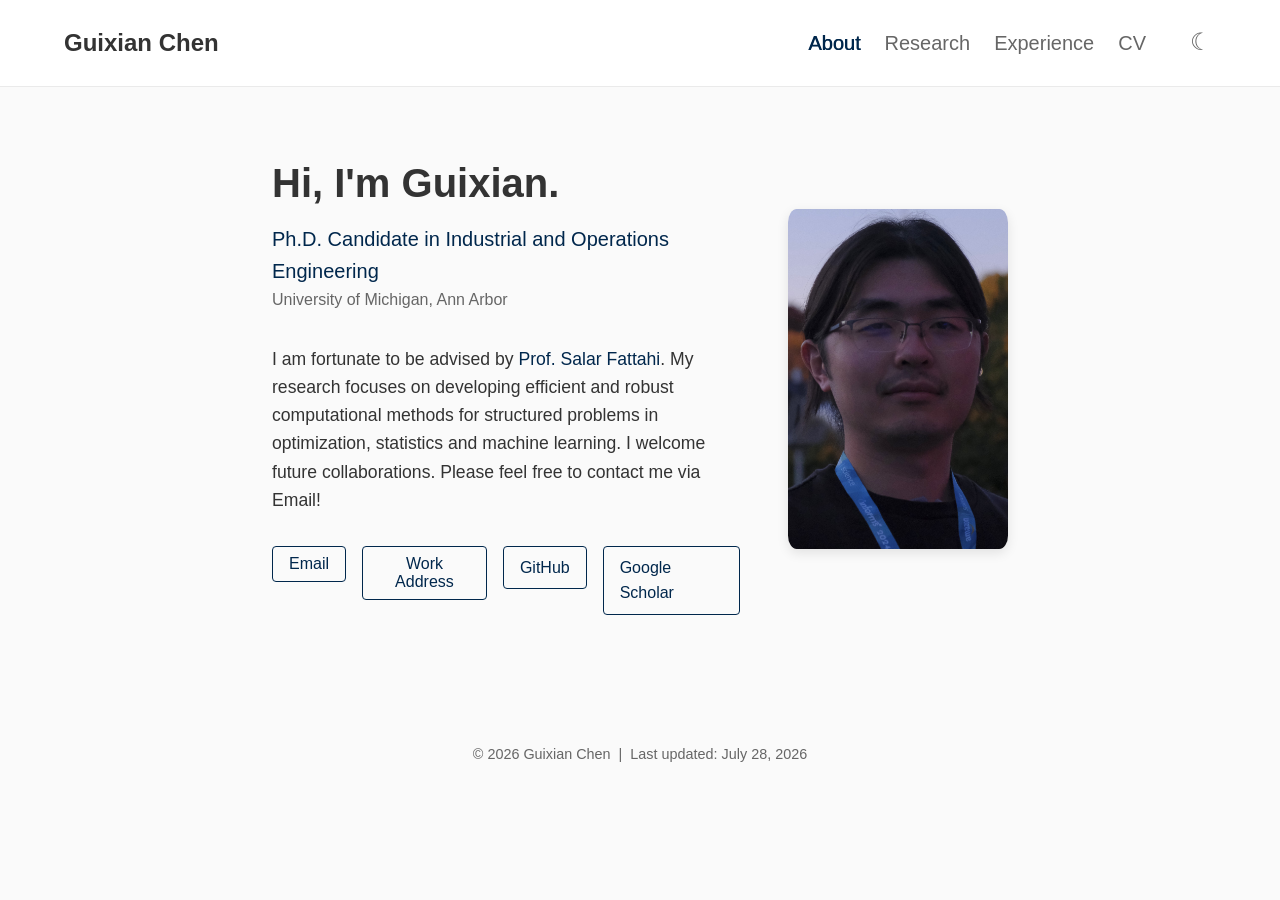
==== index.html @ 2d7fc577 "initial" ====
<!DOCTYPE html>
<html lang="en">
<head>
    <meta charset="UTF-8">
    <meta name="viewport" content="width=device-width, initial-scale=1.0">
    <title>About | Guixian Chen</title>
    <link rel="icon" type="image/jpg" href="favicon.jpg">
    <link rel="stylesheet" href="style.css">
</head>
<body>
    <header>
        <nav class="navbar">
            <a href="index.html" class="nav-logo">Guixian Chen</a>
            <ul class="nav-links">
                <li><a href="index.html" class="active-nav">About</a></li>
                <li><a href="research.html">Research</a></li>
                <li><a href="experience.html">Experience</a></li>
                <li><a href="Guixian_Chen_CV.pdf" target="_blank">CV</a></li>
                <li><button id="theme-toggle" class="theme-btn" style="font-size: 1.5rem;">☾</button></li>
            </ul>
        </nav>
    </header>

    <main class="container">
        <section id="about" class="intro-section">
            <div class="intro-content">
                <div class="intro-text">
                    <h1>Hi, I'm Guixian.</h1>
                    <p class="subtitle">Ph.D. Candidate in <a href="https://ioe.engin.umich.edu/" target="_blank">Industrial and Operations Engineering</a></p>
                    <p class="affiliation">University of Michigan, Ann Arbor</p>
                    <p class="bio">
                        I am fortunate to be advised by <a href="https://fattahi.engin.umich.edu/" target="_blank">Prof. Salar Fattahi</a>. My research focuses on developing efficient and robust computational methods for structured problems in optimization, statistics and machine learning. I welcome future collaborations. Please feel free to contact me via Email! 
                    </p>
                    
                    <div class="social-links">
                        <!-- Interactive Email Dropdown -->
                        <div class="dropdown-container">
                            <button class="social-btn" onclick="toggleDropdown('email-content', this)">Email</button>
                            <div id="email-content" class="dropdown-content">
                                <p>gxchen@umich.edu</p>
                                <a href="mailto:gxchen@umich.edu" target="_blank" class="social-btn">Send Email</a>
                            </div>
                        </div>

                        <div class="dropdown-container">
                            <button class="social-btn" onclick="toggleDropdown('address-content', this)">Work Address</button>
                            <div id="address-content" class="dropdown-content">
                                <p>Industrial and Operations Engineering Building, 1205 Beal Ave, Ann Arbor, Michigan, 48109</p>
                                <a href="https://www.google.com/maps/place/University+of+Michigan+Industrial+and+Operations+Engineering/@42.2903424,-83.7092852,15z/data=!4m6!3m5!1s0x883cae85f3d2455b:0x34c1eecbe0c13f69!8m2!3d42.2910215!4d-83.7137039!16s%2Fg%2F12hkjf0tq?entry=ttu&g_ep=EgoyMDI2MDcyNi4wIKXMDSoASAFQAw%3D%3D" target="_blank" class="social-btn">Google Maps</a>
                            </div>
                        </div>
                        
                        <!-- Standard Links -->
                        <a href="https://github.com/Christ1anChen" target="_blank" class="social-btn">GitHub</a>
                        <a href="https://scholar.google.com/citations?user=kyorM50AAAAJ&hl=en" target="_blank" class="social-btn">Google Scholar</a>
                    </div>
                </div>
                
                <div class="intro-image">
                    <img src="profile.jpg" alt="Guixian Chen" class="profile-pic">
                </div>
            </div>
        </section>
        
    </main>

    <footer>
        <p>&copy; 2026 Guixian Chen <span class="separator">|</span> Last updated: July 28, 2026</p>
    </footer>

    <script>
        function toggleDropdown(id, buttonElement) {
            // Find the dropdown that was clicked and toggle its visibility
            const content = document.getElementById(id);
            content.classList.toggle("show");
            
            // If a button element was provided, toggle its active color
            if (buttonElement) {
                buttonElement.classList.toggle("active");
            }
        }
    </script>

    <script>
        const themeToggle = document.getElementById('theme-toggle');
        const currentTheme = localStorage.getItem('theme');

        // Check if the user previously selected dark mode
        if (currentTheme === 'dark') {
            document.body.classList.add('dark-mode');
            themeToggle.textContent = '☼'; // Minimalist Sun
        }

        // Toggle theme on click
        themeToggle.addEventListener('click', () => {
            document.body.classList.toggle('dark-mode');
            
            if (document.body.classList.contains('dark-mode')) {
                localStorage.setItem('theme', 'dark');
                themeToggle.textContent = '☼'; 
            } else {
                localStorage.setItem('theme', 'light');
                themeToggle.textContent = '☾'; // Minimalist Moon
            }
        });
    </script>
</body>
</html>
---- style.css ----
/* Base Variables for easy theming */
:root {
    --text-main: #333333;
    --text-muted: #666666;
    --accent-color: #00274C; /* UMich Blue */
    --bg-color: #FAFAFA;
    --font-stack: -apple-system, BlinkMacSystemFont, "Segoe UI", Roboto, Helvetica, Arial, sans-serif;
}

html {
    overflow-y: scroll;
}

/* Global Reset */
* {
    margin: 0;
    padding: 0;
    box-sizing: border-box;
}

body {
    font-family: var(--font-stack);
    color: var(--text-main);
    background-color: var(--bg-color);
    line-height: 1.6;
}

/* Navigation */
.navbar {
    display: flex;
    justify-content: space-between;
    align-items: center;
    padding: 1.5rem 5%;
    background-color: white;
    border-bottom: 1px solid #eaeaea;
}

.nav-logo {
    font-size: 1.5rem;
    font-weight: 600;
    text-decoration: none;
    color: var(--text-main);
}

.nav-links {
    font-size: 1.25rem;
    list-style: none;
    display: flex;
    gap: 1.5rem;
}

.nav-links a {
    text-decoration: none;
    color: var(--text-muted);
    transition: color 0.2s;
}

/* Highlights the current page in the top navigation */
.nav-links a.active-nav {
    color: var(--accent-color);
    
    /* Simulates bold text without changing the physical width */
    text-shadow: 0.5px 0 0 var(--accent-color); 
}

.nav-links a:hover {
    color: var(--accent-color);
}

/* Main Container */
.container {
    width: 36vw; /* Uses 36% of the total screen width */
    max-width: 1200px; /* Prevents it from getting too wide on ultra-wide monitors */
    min-width: 800px; /* Prevents it from getting too narrow on smaller laptops */
    margin: 0 auto;
    padding: 4rem 2rem;
}


/* Typography & Sections */
.intro-section h1 {
    font-size: 2.5rem;
    margin-bottom: 0.5rem;
}

.subtitle {
    font-size: 1.25rem;
    color: var(--accent-color);
    font-weight: 500;
}

.affiliation {
    font-size: 1rem;
    color: var(--text-muted);
    margin-bottom: 2rem;
}

.bio {
    font-size: 1.1rem;
    margin-bottom: 2rem;
}

/* Links and Interactive Buttons */
.social-links {
    display: flex;
    gap: 1rem;
    align-items: flex-start; /* Keeps the other buttons aligned at the top when Email expands */
}

/* Inline Text Links (Paragraphs) */
p a {
    color: var(--accent-color);
    text-decoration: none; /* Removes the underline */
    font-weight: 500; /* Makes it slightly bolder to stand out from normal text */
    transition: opacity 0.2s; /* Smooth transition for the hover effect */
}

/* Optional: Slight fade effect when someone hovers over the link */
p a:hover {
    opacity: 0.7; 
}

/* Unifies the style for both <a> tags and <button> tags */
.social-btn {
    display: inline-block;
    padding: 0.5rem 1rem;
    border: 1px solid var(--accent-color);
    color: var(--accent-color);
    text-decoration: none;
    border-radius: 4px;
    transition: all 0.2s;
    background: transparent;
    font-family: inherit;
    font-size: 1rem;
    cursor: pointer;
}

/* Apply the filled highlight color on hover OR when active */
.social-btn:hover,
.social-btn.active {
    background-color: var(--accent-color);
    color: white;
}

/* Dropdown specific styles */
.dropdown-container {
    display: flex;
    flex-direction: column;
    gap: 0.5rem;
    position: relative; /* Tells the pop-out box to position itself relative to this container */
}

.dropdown-content {
    display: none; 
    flex-direction: column;
    gap: 0.8rem;
    padding: 1rem;
    background-color: white;
    border: 1px solid #eaeaea;
    border-radius: 4px;
    box-shadow: 0 4px 12px rgba(0, 0, 0, 0.08);
    width: max-content; /* Replaces min-width: 200px; */
    max-width: 365px; /* Optional: prevents it from getting too wide on small screens */
    
    /* New Absolute Positioning Rules */
    position: absolute; /* Takes the box out of the document flow so it doesn't push the page */
    top: 100%; /* Positions it directly below the Email button */
    left: 0; /* Aligns it with the left edge of the Email button */
    margin-top: 0.5rem; /* Creates a small gap between the button and the box */
    z-index: 10; /* Ensures the box floats on top of any other text or borders below it */
}

/* Show dropdown on hover OR when clicked (via JS .show class) */
.dropdown-container:hover .dropdown-content,
.dropdown-content.show {
    display: flex;
}

.dropdown-content p {
    font-size: 0.95rem;
    color: var(--text-main);
    margin: 0;
    font-weight: 500;
}

/* Invisible bridge to prevent the hover gap dead zone */
.dropdown-content::before {
    content: "";
    position: absolute;
    top: -0.5rem; /* Matches the exact size of your margin-top gap */
    left: 0;
    width: 100%;
    height: 0.5rem;
}

/* Prevents the button inside the dropdown from stretching to full width */
.dropdown-content .social-btn {
    align-self: flex-start;
}

footer {
    text-align: center;
    padding: 2rem;
    color: var(--text-muted);
    font-size: 0.9rem;
    margin-top: 2rem;
}


/* Profile Picture Layout */
.intro-content {
    display: flex;
    flex-direction: column-reverse;
    gap: 3rem;
    align-items: center;
}

.intro-text {
    flex: 1;
}

.intro-image {
    flex-shrink: 0;
}

.profile-pic {
    width: 220px;
    height: 340px; /* Increased height for a portrait rectangle */
    border-radius: 4%; /* Slightly rounded corners instead of a full circle */
    object-fit: cover;
    border: 0.0px solid var(--accent-color);
    box-shadow: 0 4px 12px rgba(0, 0, 0, 0.1);
}

/* Desktop Layout */
@media (min-width: 768px) {
    .intro-content {
        flex-direction: row;
        justify-content: space-between;
        align-items: center;
    }
}

/* Sub-section Spacing */
.sub-section-title {
    font-size: 2rem;
    margin-top: 3.0rem; /* Increased to push the title further down from the list above */
    margin-bottom: 2rem;
    color: var(--accent-color);
}

/* Generic Content Sections */
.content-section {
    margin-top: 4rem;
    border-top: 1px solid #eaeaea;
    padding-top: 3rem;
}

.content-section h2 {
    font-size: 2rem;
    margin-bottom: 2rem;
    color: var(--accent-color);
}

/* Publication List & Cards - Minimalist Flat Style */
.pub-list {
    display: flex;
    flex-direction: column;
    gap: 1rem;
}

.pub-item {
    background: transparent;
    padding: 0 0 1.5rem 0;
    border-bottom: 1px solid #eaeaea; /* Light gray line separator */
    border-radius: 0;
    box-shadow: none; /* No shadow */
    border-left: none; /* No thick left border */
    transition: none; /* Remove hover animation */
}

/* Don't show a line below the last paper in a section */
.pub-item:last-child {
    border-bottom: none;
}

/* Remove hover effects */
.pub-item:hover {
    transform: none;
    box-shadow: none;
}

.pub-title {
    font-size: 1.2rem;
    margin-bottom: 0.3rem;
    color: var(--text-main);
    line-height: 1.4;
    font-weight: 600;
}

.pub-authors {
    font-size: 1rem;
    margin-bottom: 0.2rem;
}

.pub-venue {
    font-size: 0.95rem;
    font-style: italic;
    color: var(--text-muted);
    margin-bottom: 0.8rem;
}

/* Links (PDF, Code, etc.) are styled as clean underlines */
.pub-links {
    display: flex;
    gap: 1rem;
}

.btn-small {
    font-size: 0.9rem;
    padding: 0;
    border: none;
    color: var(--accent-color);
    text-decoration: underline;
    background-color: transparent;
    transition: color 0.2s;
}

/* Clean hover color change */
.btn-small:hover {
    background-color: transparent;
    color: var(--text-main);
}

/* Research Interests List */
.interests-content ul li {
    font-size: 1.1rem;
    color: var(--text-main);
    margin-bottom: 0.5rem;
}

/* Footer Separator Spacing */
.separator {
    margin: 0 0.25rem; /* This adds horizontal space on the left and right */
}

/* Theme Toggle Button */
.theme-btn {
    background: none;
    border: none;
    cursor: pointer;
    padding: 0;
    margin-left: 1rem;
    color: var(--text-muted);
    transition: color 0.2s;

    /* Strict dimensions to prevent all layout shifts */
    width: 30px;  /* Locks the horizontal space */
    height: 30px; /* Locks the vertical space */
    display: inline-flex; /* Switches from inline-block for perfect centering */
    align-items: center; /* Centers the symbol vertically */
    justify-content: center; /* Centers the symbol horizontally */
}

.theme-btn:hover {
    color: var(--accent-color);
    transform: scale(1.1);
}

/* Dark Mode Variables */
body.dark-mode {
    --bg-color: #121212;
    --text-main: #e0e0e0;
    --text-muted: #a0a0a0;
    --accent-color: #64b5f6; /* A lighter blue/accent for better contrast in dark mode */
}

/* Ensure the body uses the background variables */
body {
    background-color: var(--bg-color, #ffffff);
    color: var(--text-main);
    transition: background-color 0.3s, color 0.3s;
}

/* Dark Mode Component Overrides */
body.dark-mode .navbar {
    background-color: var(--bg-color);
    border-bottom: 1px solid #333;
}

body.dark-mode .dropdown-content {
    background-color: #1e1e1e;
    border: 1px solid #333;
    box-shadow: 0 4px 12px rgba(0, 0, 0, 0.5);
}

body.dark-mode .pub-item {
    border-bottom: 1px solid #333;
}

/* Mobile Responsiveness */
@media (max-width: 850px) {
    .container {
        width: 100%;
        min-width: 0;
        padding: 2rem 1.5rem;
    }
}
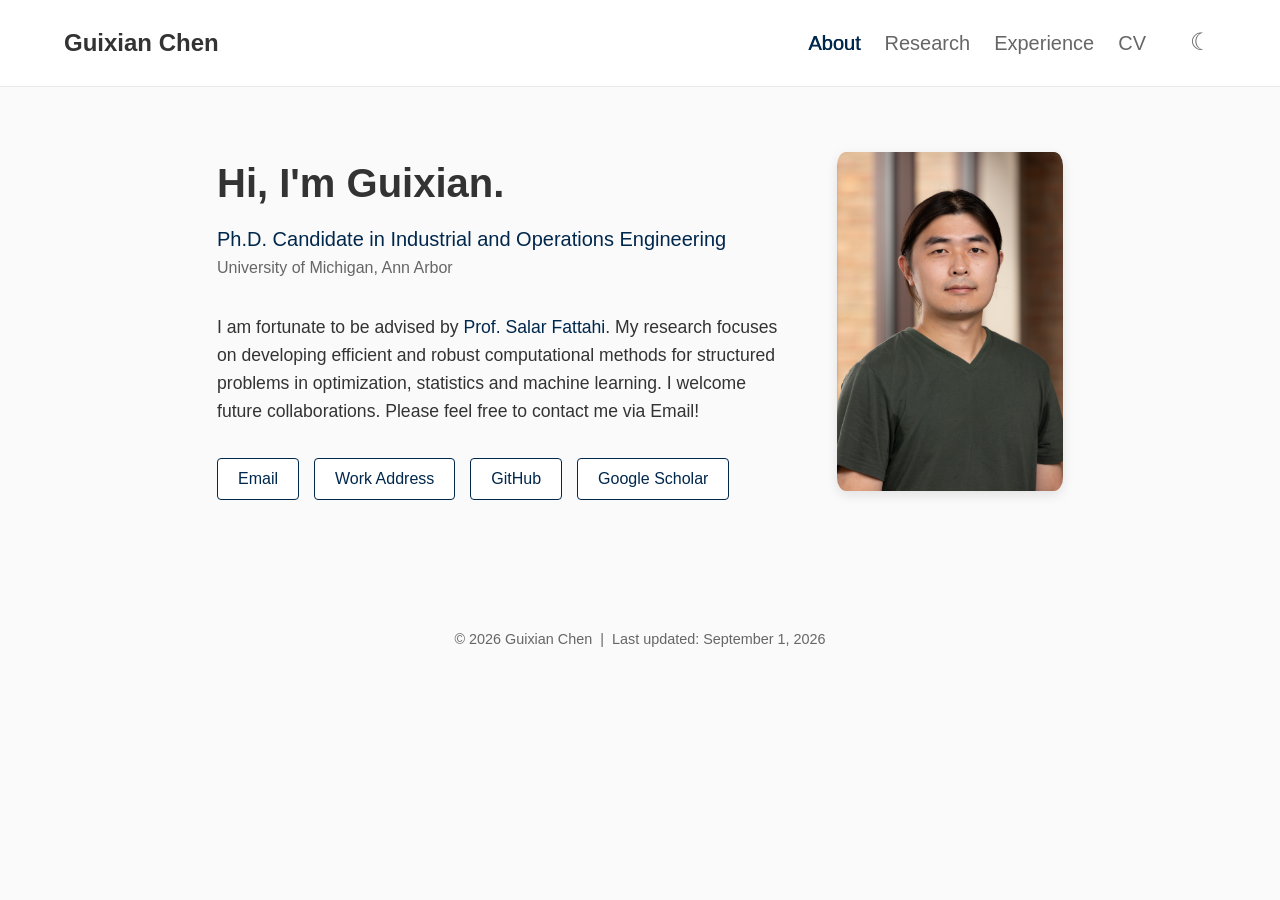
==== commit b383685d: "data update" ====
--- a/index.html
+++ b/index.html
@@ -4,7 +4,7 @@
     <meta charset="UTF-8">
     <meta name="viewport" content="width=device-width, initial-scale=1.0">
     <title>About | Guixian Chen</title>
-    <link rel="icon" type="image/jpg" href="favicon.jpg">
+    <link rel="icon" type="image/png" href="favicon.png">
     <link rel="stylesheet" href="style.css">
 </head>
 <body>
@@ -65,7 +65,7 @@
     </main>
 
     <footer>
-        <p>&copy; 2026 Guixian Chen <span class="separator">|</span> Last updated: July 28, 2026</p>
+        <p>&copy; 2026 Guixian Chen <span class="separator">|</span> Last updated: September 1, 2026</p>
     </footer>
 
     <script>
--- a/style.css
+++ b/style.css
@@ -69,9 +69,7 @@
 
 /* Main Container */
 .container {
-    width: 36vw; /* Uses 36% of the total screen width */
-    max-width: 1200px; /* Prevents it from getting too wide on ultra-wide monitors */
-    min-width: 800px; /* Prevents it from getting too narrow on smaller laptops */
+    width: 910px; /* Locks the container to exactly 910 pixels wide */
     margin: 0 auto;
     padding: 4rem 2rem;
 }
@@ -100,11 +98,12 @@
     margin-bottom: 2rem;
 }
 
-/* Links and Interactive Buttons */
+/* Container holding all the buttons */
 .social-links {
     display: flex;
-    gap: 1rem;
-    align-items: flex-start; /* Keeps the other buttons aligned at the top when Email expands */
+    flex-wrap: wrap; /* Allows buttons to wrap to a new line if the screen is small */
+    gap: 15px; /* Creates a perfectly even, consistent gap between every button */
+    align-items: stretch; /* Forces all buttons in a row to stretch to the exact same height */
 }
 
 /* Inline Text Links (Paragraphs) */
@@ -120,26 +119,33 @@
     opacity: 0.7; 
 }
 
-/* Unifies the style for both <a> tags and <button> tags */
+/* The individual buttons */
 .social-btn {
-    display: inline-block;
-    padding: 0.5rem 1rem;
-    border: 1px solid var(--accent-color);
-    color: var(--accent-color);
-    text-decoration: none;
-    border-radius: 4px;
-    transition: all 0.2s;
-    background: transparent;
-    font-family: inherit;
+    display: inline-flex;
+    align-items: center;
+    justify-content: center;
+    height: 42px; 
+    padding: 0 20px; 
+    white-space: nowrap; 
+    box-sizing: border-box; 
     font-size: 1rem;
-    cursor: pointer;
-}
-
-/* Apply the filled highlight color on hover OR when active */
+    text-decoration: none; 
+    font-family: inherit; 
+    cursor: pointer; 
+    border-radius: 4px; 
+    transition: all 0.2s ease; /* Adds a smooth fade effect on hover */
+    
+    /* Restored Colors (Default State) */
+    background-color: #ffffff; 
+    color: #00274C; /* Dark Navy Blue */
+    border: 1px solid #00274C; 
+}
+
+/* Hover State and Active Dropdown State */
 .social-btn:hover,
 .social-btn.active {
-    background-color: var(--accent-color);
-    color: white;
+    background-color: #00274C; /* Dark background */
+    color: #ffffff; /* White text */
 }
 
 /* Dropdown specific styles */
@@ -224,8 +230,8 @@
 }
 
 .profile-pic {
-    width: 220px;
-    height: 340px; /* Increased height for a portrait rectangle */
+    width: 226px;
+    height: 339px; /* Increased height for a portrait rectangle */
     border-radius: 4%; /* Slightly rounded corners instead of a full circle */
     object-fit: cover;
     border: 0.0px solid var(--accent-color);
@@ -373,6 +379,10 @@
     --text-main: #e0e0e0;
     --text-muted: #a0a0a0;
     --accent-color: #64b5f6; /* A lighter blue/accent for better contrast in dark mode */
+
+    /* Counteract the dark mode font illusion globally */
+    -webkit-font-smoothing: antialiased;
+    -moz-osx-font-smoothing: grayscale;
 }
 
 /* Ensure the body uses the background variables */
@@ -398,8 +408,22 @@
     border-bottom: 1px solid #333;
 }
 
+/* Dark Mode Button Overrides */
+body.dark-mode .social-btn {
+    background-color: transparent; /* Makes the button background match the dark page */
+    color: var(--accent-color); /* Uses your light blue accent color for the text */
+    border: 1px solid var(--accent-color); /* Matches the border to the text */
+}
+
+/* Dark Mode Hover/Active State */
+body.dark-mode .social-btn:hover,
+body.dark-mode .social-btn.active {
+    background-color: var(--accent-color); /* Fills the button with light blue */
+    color: var(--bg-color); /* Turns the text dark for contrast */
+}
+
 /* Mobile Responsiveness */
-@media (max-width: 850px) {
+@media (max-width: 900px) {
     .container {
         width: 100%;
         min-width: 0;
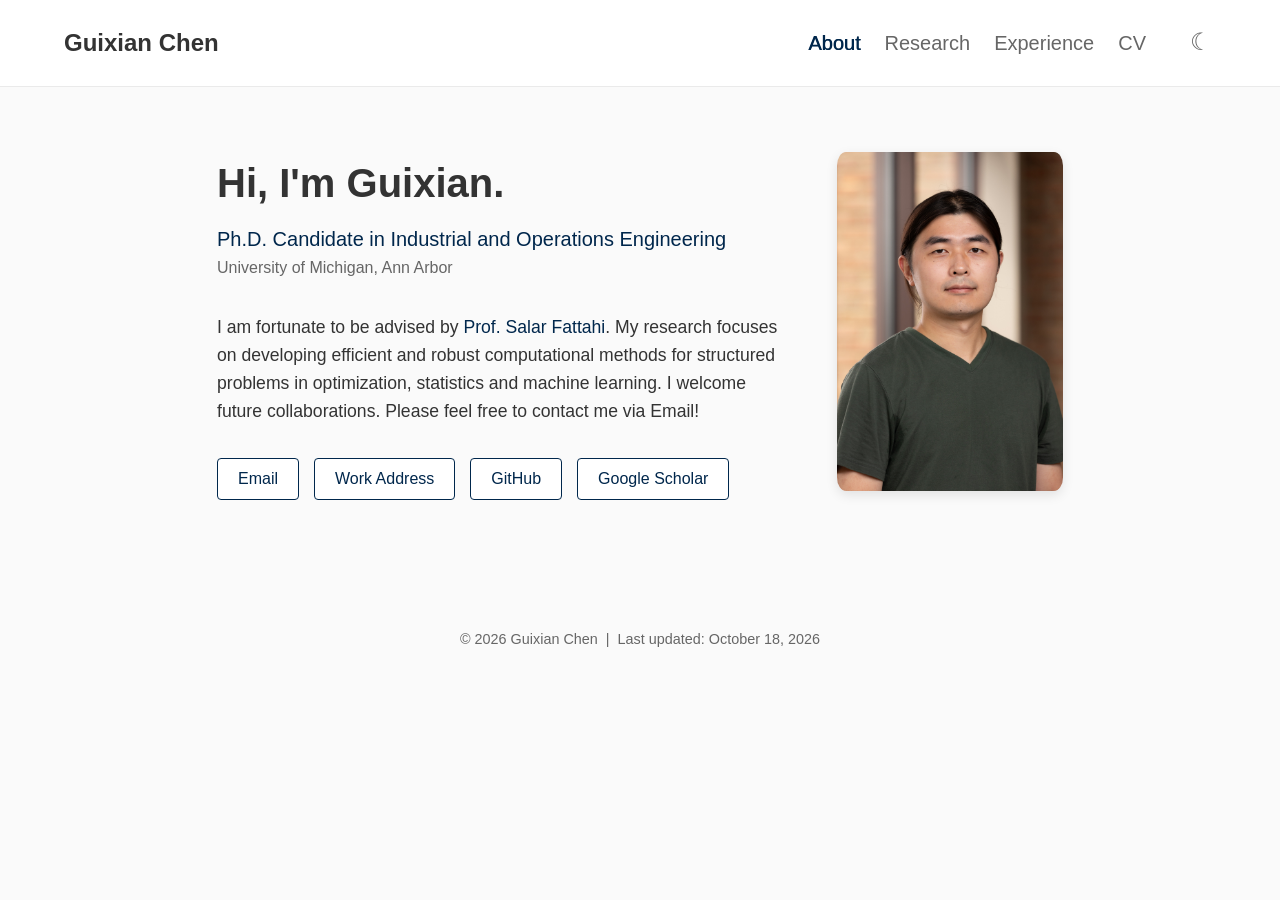
==== commit 0d4732d8: "add sections" ====
--- a/index.html
+++ b/index.html
@@ -3,106 +3,11 @@
 <head>
     <meta charset="UTF-8">
     <meta name="viewport" content="width=device-width, initial-scale=1.0">
+    <meta http-equiv="refresh" content="0; url=about.html">
+    <link rel="canonical" href="about.html">
     <title>About | Guixian Chen</title>
-    <link rel="icon" type="image/png" href="favicon.png">
-    <link rel="stylesheet" href="style.css">
 </head>
 <body>
-    <header>
-        <nav class="navbar">
-            <a href="index.html" class="nav-logo">Guixian Chen</a>
-            <ul class="nav-links">
-                <li><a href="index.html" class="active-nav">About</a></li>
-                <li><a href="research.html">Research</a></li>
-                <li><a href="experience.html">Experience</a></li>
-                <li><a href="Guixian_Chen_CV.pdf" target="_blank">CV</a></li>
-                <li><button id="theme-toggle" class="theme-btn" style="font-size: 1.5rem;">☾</button></li>
-            </ul>
-        </nav>
-    </header>
-
-    <main class="container">
-        <section id="about" class="intro-section">
-            <div class="intro-content">
-                <div class="intro-text">
-                    <h1>Hi, I'm Guixian.</h1>
-                    <p class="subtitle">Ph.D. Candidate in <a href="https://ioe.engin.umich.edu/" target="_blank">Industrial and Operations Engineering</a></p>
-                    <p class="affiliation">University of Michigan, Ann Arbor</p>
-                    <p class="bio">
-                        I am fortunate to be advised by <a href="https://fattahi.engin.umich.edu/" target="_blank">Prof. Salar Fattahi</a>. My research focuses on developing efficient and robust computational methods for structured problems in optimization, statistics and machine learning. I welcome future collaborations. Please feel free to contact me via Email! 
-                    </p>
-                    
-                    <div class="social-links">
-                        <!-- Interactive Email Dropdown -->
-                        <div class="dropdown-container">
-                            <button class="social-btn" onclick="toggleDropdown('email-content', this)">Email</button>
-                            <div id="email-content" class="dropdown-content">
-                                <p>gxchen@umich.edu</p>
-                                <a href="mailto:gxchen@umich.edu" target="_blank" class="social-btn">Send Email</a>
-                            </div>
-                        </div>
-
-                        <div class="dropdown-container">
-                            <button class="social-btn" onclick="toggleDropdown('address-content', this)">Work Address</button>
-                            <div id="address-content" class="dropdown-content">
-                                <p>Industrial and Operations Engineering Building, 1205 Beal Ave, Ann Arbor, Michigan, 48109</p>
-                                <a href="https://www.google.com/maps/place/University+of+Michigan+Industrial+and+Operations+Engineering/@42.2903424,-83.7092852,15z/data=!4m6!3m5!1s0x883cae85f3d2455b:0x34c1eecbe0c13f69!8m2!3d42.2910215!4d-83.7137039!16s%2Fg%2F12hkjf0tq?entry=ttu&g_ep=EgoyMDI2MDcyNi4wIKXMDSoASAFQAw%3D%3D" target="_blank" class="social-btn">Google Maps</a>
-                            </div>
-                        </div>
-                        
-                        <!-- Standard Links -->
-                        <a href="https://github.com/Christ1anChen" target="_blank" class="social-btn">GitHub</a>
-                        <a href="https://scholar.google.com/citations?user=kyorM50AAAAJ&hl=en" target="_blank" class="social-btn">Google Scholar</a>
-                    </div>
-                </div>
-                
-                <div class="intro-image">
-                    <img src="profile.jpg" alt="Guixian Chen" class="profile-pic">
-                </div>
-            </div>
-        </section>
-        
-    </main>
-
-    <footer>
-        <p>&copy; 2026 Guixian Chen <span class="separator">|</span> Last updated: September 1, 2026</p>
-    </footer>
-
-    <script>
-        function toggleDropdown(id, buttonElement) {
-            // Find the dropdown that was clicked and toggle its visibility
-            const content = document.getElementById(id);
-            content.classList.toggle("show");
-            
-            // If a button element was provided, toggle its active color
-            if (buttonElement) {
-                buttonElement.classList.toggle("active");
-            }
-        }
-    </script>
-
-    <script>
-        const themeToggle = document.getElementById('theme-toggle');
-        const currentTheme = localStorage.getItem('theme');
-
-        // Check if the user previously selected dark mode
-        if (currentTheme === 'dark') {
-            document.body.classList.add('dark-mode');
-            themeToggle.textContent = '☼'; // Minimalist Sun
-        }
-
-        // Toggle theme on click
-        themeToggle.addEventListener('click', () => {
-            document.body.classList.toggle('dark-mode');
-            
-            if (document.body.classList.contains('dark-mode')) {
-                localStorage.setItem('theme', 'dark');
-                themeToggle.textContent = '☼'; 
-            } else {
-                localStorage.setItem('theme', 'light');
-                themeToggle.textContent = '☾'; // Minimalist Moon
-            }
-        });
-    </script>
+    <p><a href="about.html">Continue to About</a></p>
 </body>
-</html>+</html>
